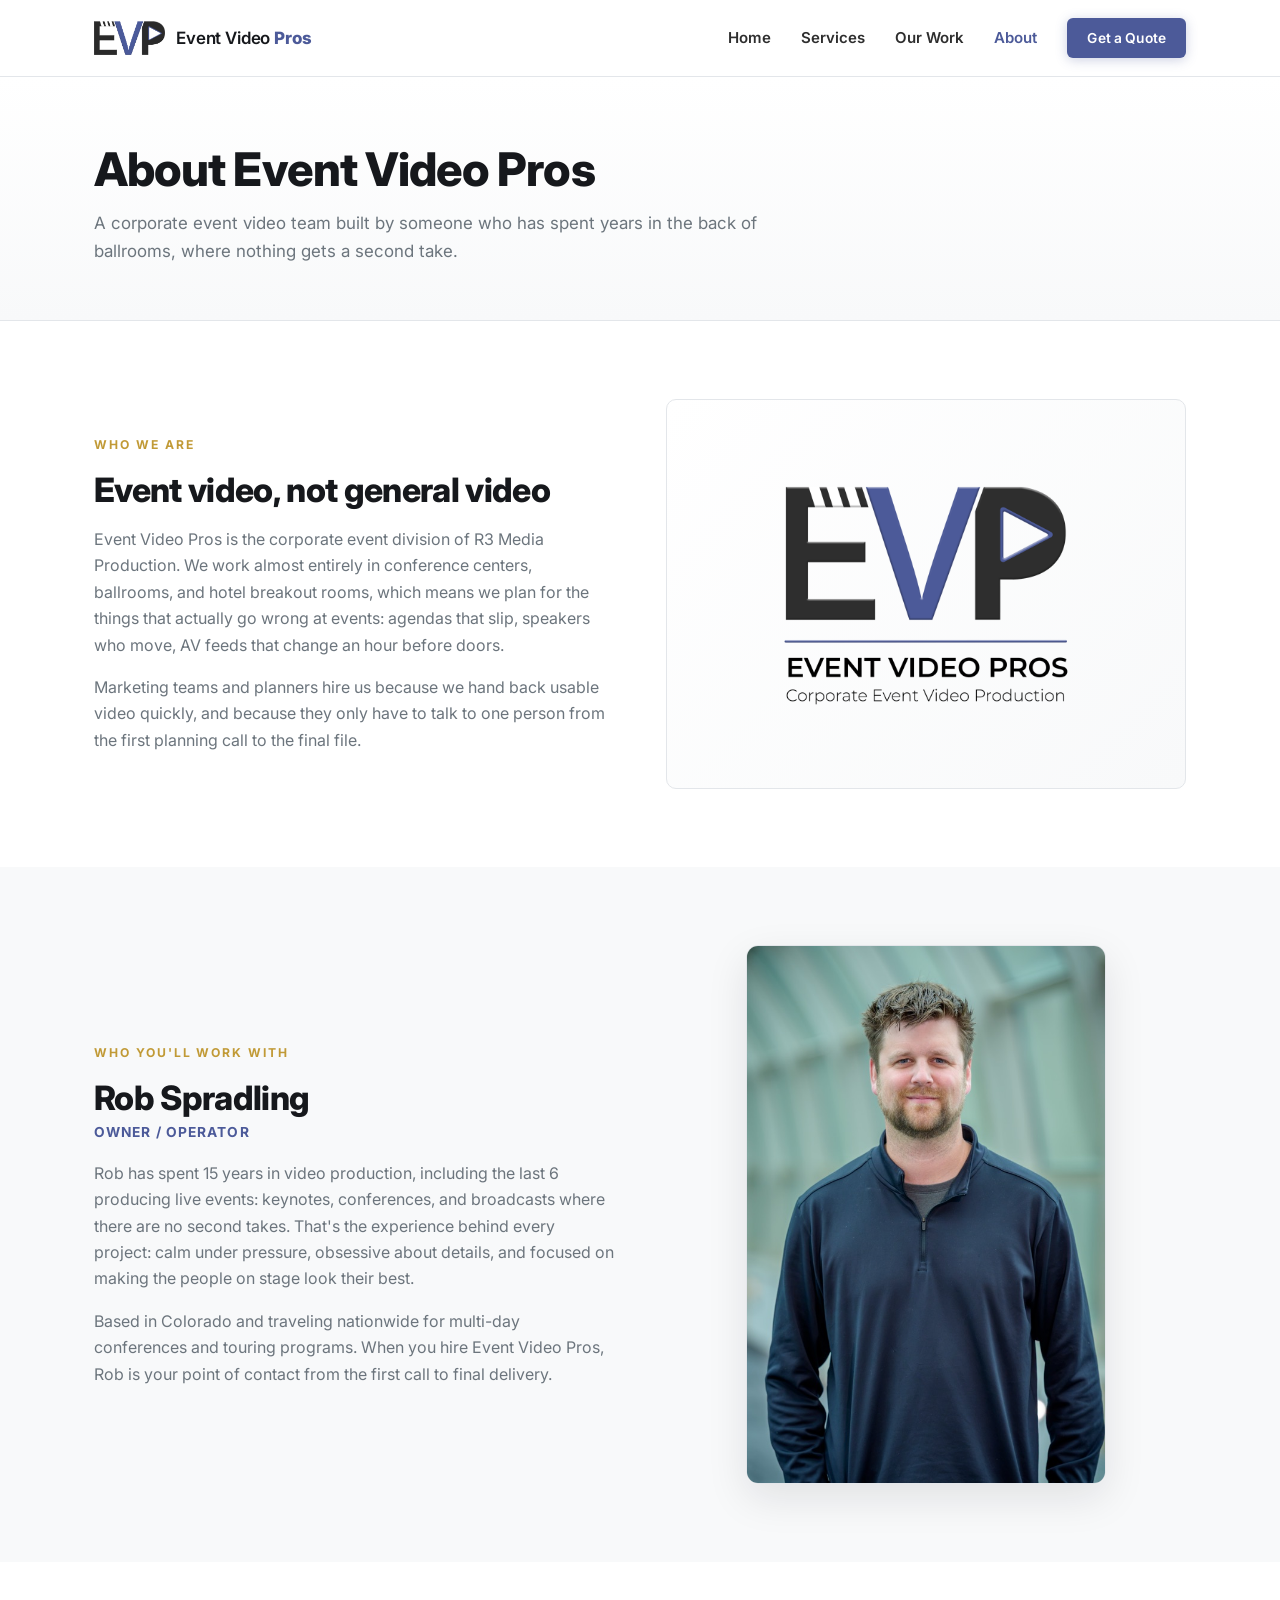
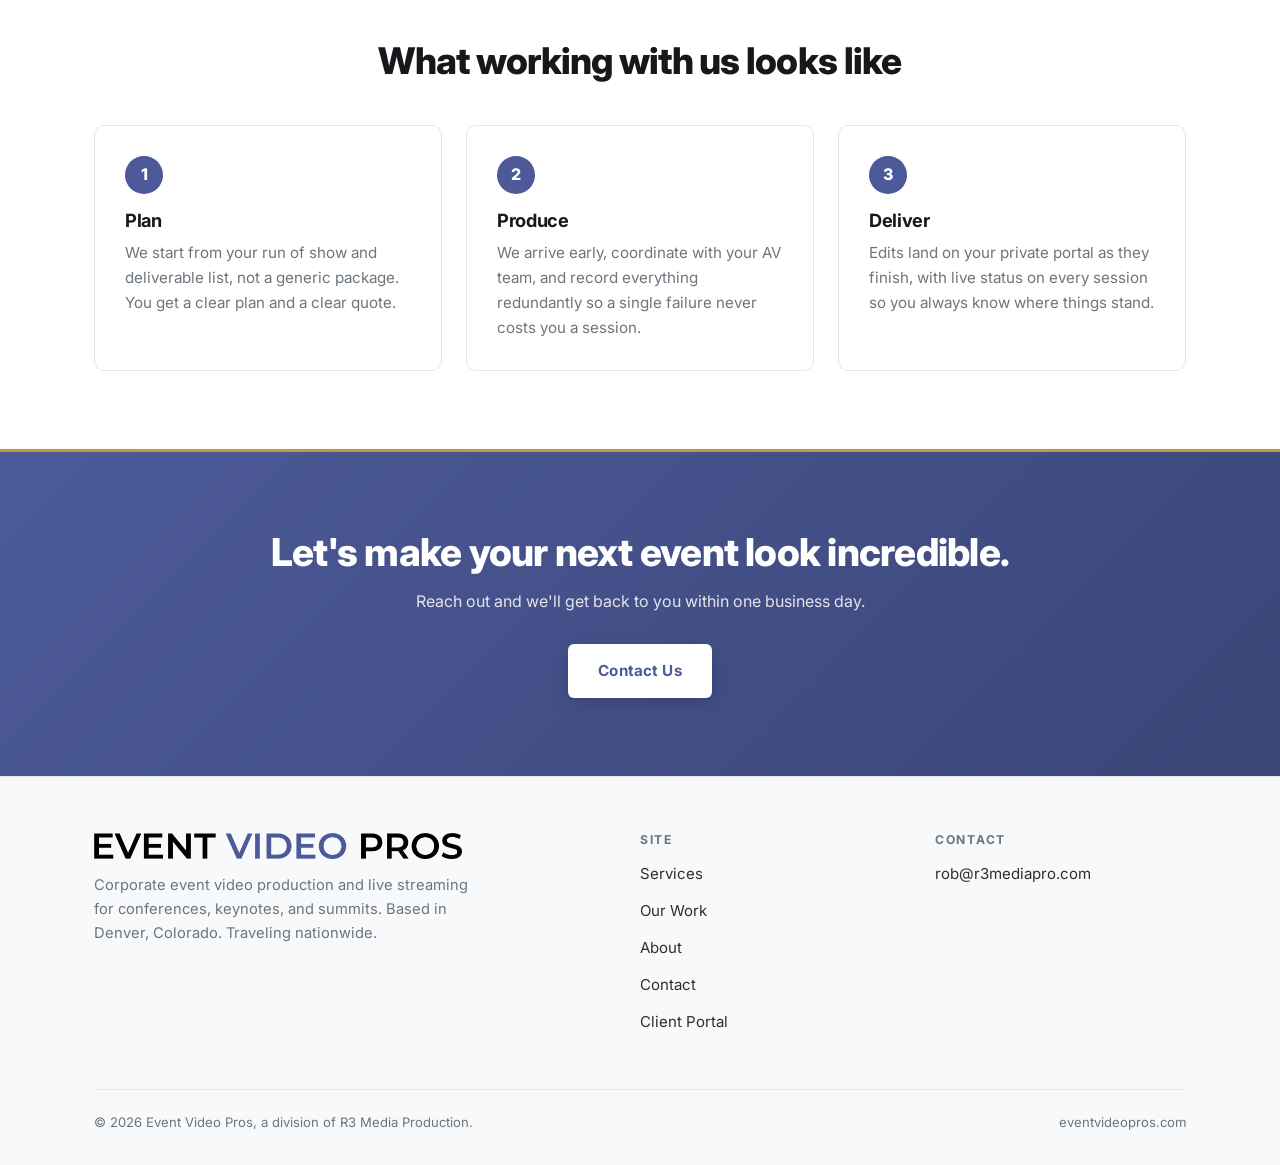
==== about.html @ 2f2c8420 "Rewrite dash-heavy copy in plainer sentences Co-Authored-By: Claude Fable 5 <noreply@anthropic.com>" ====
<!DOCTYPE html>
<html lang="en">
<head>
  <meta charset="UTF-8">
  <meta name="viewport" content="width=device-width, initial-scale=1.0">
  <title>About Event Video Pros | Corporate Event Video Team</title>
  <meta name="description" content="Event Video Pros is the corporate event division of R3 Media Production, led by owner-operator Rob Spradling, with 15 years in video and 6 years in live event production.">
  <link rel="icon" type="image/png" href="assets/favicon.png">

  <link rel="canonical" href="https://eventvideopros.com/about.html">
  <meta property="og:type" content="website">
  <meta property="og:site_name" content="Event Video Pros">
  <meta property="og:url" content="https://eventvideopros.com/about.html">
  <meta property="og:title" content="About Event Video Pros">
  <meta property="og:description" content="The corporate event division of R3 Media Production, led by owner-operator Rob Spradling.">
  <meta property="og:image" content="https://eventvideopros.com/assets/evp-logo.png">
  <meta name="twitter:card" content="summary_large_image">
  <meta name="twitter:title" content="About Event Video Pros">
  <meta name="twitter:description" content="The corporate event division of R3 Media Production, led by owner-operator Rob Spradling.">
  <meta name="twitter:image" content="https://eventvideopros.com/assets/evp-logo.png">

  <link rel="preconnect" href="https://fonts.googleapis.com">
  <link rel="preconnect" href="https://fonts.gstatic.com" crossorigin>
  <link href="https://fonts.googleapis.com/css2?family=Inter:wght@400;600;700;800&display=swap" rel="stylesheet">
  <link rel="stylesheet" href="css/styles.css">
</head>
<body>

<header class="site-header">
  <div class="wrap nav">
    <a class="brand" href="index.html"><img src="assets/evp-mark.png" alt="Event Video Pros"><span class="brand-text">Event Video <strong>Pros</strong></span></a>
    <button class="menu-toggle" aria-label="Menu" onclick="document.querySelector('nav.links').classList.toggle('open')">
      <span></span><span></span><span></span>
    </button>
    <nav class="links">
      <a href="index.html">Home</a>
      <a href="services.html">Services</a>
      <a href="work.html">Our Work</a>
      <a href="about.html" class="active">About</a>
      <a href="contact.html" class="btn sm">Get a Quote</a>
    </nav>
  </div>
</header>

<section class="page-hero">
  <div class="wrap">
    <h1>About Event Video Pros</h1>
    <p>A corporate event video team built by someone who has spent years in the back of ballrooms, where nothing gets a second take.</p>
  </div>
</section>

<section class="block">
  <div class="wrap">
    <div class="grid cols-2" style="align-items:center; gap:52px;">
      <div>
        <div class="kicker">Who We Are</div>
        <h2 style="font-size:clamp(1.6rem,2.8vw,2.1rem); font-weight:800;">Event video, not general video</h2>
        <p style="color:var(--steel); margin:16px 0;">Event Video Pros is the corporate event division of R3 Media Production. We work almost entirely in conference centers, ballrooms, and hotel breakout rooms, which means we plan for the things that actually go wrong at events: agendas that slip, speakers who move, AV feeds that change an hour before doors.</p>
        <p style="color:var(--steel);">Marketing teams and planners hire us because we hand back usable video quickly, and because they only have to talk to one person from the first planning call to the final file.</p>
      </div>
      <div class="service-visual" style="aspect-ratio:4/3;">
        <img src="assets/evp-logo.png" alt="Event Video Pros" style="max-width:62%;">
      </div>
    </div>
  </div>
</section>

<section class="block alt">
  <div class="wrap">
    <div class="grid cols-2" style="align-items:center; gap:52px;">
      <div>
        <div class="kicker">Who You'll Work With</div>
        <h2 style="font-size:clamp(1.6rem,2.8vw,2.1rem); font-weight:800;">Rob Spradling</h2>
        <p style="color:var(--slate); font-weight:700; font-size:0.86rem; letter-spacing:0.08em; text-transform:uppercase; margin-top:4px;">Owner / Operator</p>
        <p style="color:var(--steel); margin:16px 0;">Rob has spent 15 years in video production, including the last 6 producing live events: keynotes, conferences, and broadcasts where there are no second takes. That's the experience behind every project: calm under pressure, obsessive about details, and focused on making the people on stage look their best.</p>
        <p style="color:var(--steel);">Based in Colorado and traveling nationwide for multi-day conferences and touring programs. When you hire Event Video Pros, Rob is your point of contact from the first call to final delivery.</p>
      </div>
      <div style="max-width:360px; justify-self:center;">
        <img src="assets/rob-spradling.jpg" alt="Rob Spradling, Owner and Operator of Event Video Pros" style="border-radius:12px; border:1px solid var(--line); box-shadow:0 14px 40px rgba(22,24,28,0.10);">
      </div>
    </div>
  </div>
</section>

<section class="block">
  <div class="wrap">
    <div class="section-head" style="text-align:center;">
      <h2>What working with us looks like</h2>
    </div>
    <div class="grid cols-3">
      <div class="card">
        <div class="step-num">1</div>
        <h3>Plan</h3>
        <p>We start from your run of show and deliverable list, not a generic package. You get a clear plan and a clear quote.</p>
      </div>
      <div class="card">
        <div class="step-num">2</div>
        <h3>Produce</h3>
        <p>We arrive early, coordinate with your AV team, and record everything redundantly so a single failure never costs you a session.</p>
      </div>
      <div class="card">
        <div class="step-num">3</div>
        <h3>Deliver</h3>
        <p>Edits land on your private portal as they finish, with live status on every session so you always know where things stand.</p>
      </div>
    </div>
  </div>
</section>

<section class="cta-band">
  <div class="wrap">
    <h2>Let's make your next event look incredible.</h2>
    <p>Reach out and we'll get back to you within one business day.</p>
    <a class="btn" href="contact.html">Contact Us</a>
  </div>
</section>

<footer class="site-footer">
  <div class="wrap">
    <div class="footer-grid">
      <div>
        <a class="brand" href="index.html"><img src="assets/evp-wordmark.png" alt="Event Video Pros"></a>
        <p class="tag">Corporate event video production and live streaming for conferences, keynotes, and summits. Based in Denver, Colorado. Traveling nationwide.</p>
      </div>
      <div>
        <h4>Site</h4>
        <ul>
          <li><a href="services.html">Services</a></li>
          <li><a href="work.html">Our Work</a></li>
          <li><a href="about.html">About</a></li>
          <li><a href="contact.html">Contact</a></li>
          <li><a href="https://r3mediapro.com/portal/">Client Portal</a></li>
        </ul>
      </div>
      <div>
        <h4>Contact</h4>
        <ul>
          <li><a href="mailto:rob@r3mediapro.com">rob@r3mediapro.com</a></li>
        </ul>
      </div>
    </div>
    <div class="footer-bottom">
      <span>&copy; 2026 Event Video Pros, a division of R3 Media Production.</span>
      <span>eventvideopros.com</span>
    </div>
  </div>
</footer>

</body>
</html>
---- css/styles.css ----
/* Event Video Pros - site styles
   Palette from EventVideoPros_Complete_StyleGuide.pdf */
:root {
  --slate: #4C5A99;        /* logo blue - primary brand */
  --slate-deep: #3A4677;   /* button hover / gradients */
  --slate-tint: #EEF0F7;   /* soft fills */
  --electric: #4C5A99;     /* CTA buttons (slate) */
  --electric-dark: #3A4677;
  --charcoal: #2E2E2E;     /* body text */
  --bg: #ffffff;
  --bg-alt: #F8F9FA;       /* section background */
  --steel: #6C757D;        /* muted text / lines */
  --line: #E3E6EA;
  --gold: #C19A36;         /* premium accent */
  --ink: #16181C;
  --max: 1140px;
}

* { margin: 0; padding: 0; box-sizing: border-box; }
html { scroll-behavior: smooth; }

body {
  background: var(--bg);
  color: var(--charcoal);
  font-family: "Inter", -apple-system, BlinkMacSystemFont, "Segoe UI", Roboto, Helvetica, Arial, sans-serif;
  line-height: 1.65;
  -webkit-font-smoothing: antialiased;
}

img { max-width: 100%; display: block; }
a { color: var(--slate); text-decoration: none; }

h1, h2, h3, h4 { color: var(--ink); line-height: 1.15; letter-spacing: -0.02em; }

.wrap { max-width: var(--max); margin: 0 auto; padding: 0 24px; }

/* ---------- Buttons ---------- */
.btn {
  display: inline-block; padding: 14px 30px; border-radius: 6px;
  background: var(--electric); color: #fff !important; font-weight: 700;
  font-size: 0.95rem; letter-spacing: 0.01em;
  transition: background 0.18s, transform 0.18s, box-shadow 0.18s;
  box-shadow: 0 2px 12px rgba(76,90,153,0.28);
}
.btn:hover { background: var(--electric-dark); transform: translateY(-1px); box-shadow: 0 8px 22px rgba(76,90,153,0.34); }
.btn.ghost {
  background: transparent; color: var(--slate) !important;
  border: 1.5px solid var(--line); box-shadow: none;
}
.btn.ghost:hover { border-color: var(--slate); background: rgba(76,90,153,0.05); }
.btn.sm { padding: 9px 20px; font-size: 0.86rem; }

/* ---------- Nav ---------- */
header.site-header {
  position: sticky; top: 0; z-index: 100;
  background: rgba(255,255,255,0.94); backdrop-filter: blur(10px);
  border-bottom: 1px solid var(--line);
}
.nav { display: flex; align-items: center; justify-content: space-between; height: 76px; }
.brand { display: flex; align-items: center; gap: 11px; }
.brand img { height: 34px; width: auto; }
.brand-text {
  font-size: 1.06rem; font-weight: 600; color: var(--ink); letter-spacing: -0.01em;
  white-space: nowrap; line-height: 1;
}
.brand-text strong { font-weight: 800; color: var(--slate); }
@media (max-width: 420px) { .brand-text { display: none; } }
nav.links { display: flex; gap: 30px; align-items: center; }
nav.links a {
  color: var(--charcoal); font-size: 0.94rem; font-weight: 600; transition: color 0.18s;
}
nav.links a:hover, nav.links a.active { color: var(--slate); }
.menu-toggle { display: none; background: none; border: 0; cursor: pointer; padding: 8px; }
.menu-toggle span { display: block; width: 22px; height: 2px; background: var(--charcoal); margin: 5px 0; }
@media (max-width: 860px) {
  .menu-toggle { display: block; }
  nav.links {
    display: none; position: absolute; top: 76px; left: 0; right: 0;
    flex-direction: column; background: #fff; padding: 24px;
    border-bottom: 1px solid var(--line); gap: 18px;
  }
  nav.links.open { display: flex; }
}

/* ---------- Hero ---------- */
.hero {
  padding: 96px 0 84px;
  background:
    radial-gradient(ellipse 70% 60% at 75% 0%, rgba(76,90,153,0.10), transparent 60%),
    linear-gradient(180deg, #fff 0%, var(--bg-alt) 100%);
}
.kicker {
  color: var(--gold); font-weight: 700; letter-spacing: 0.16em;
  text-transform: uppercase; font-size: 0.76rem; margin-bottom: 16px;
}
.hero h1 { font-size: clamp(2.3rem, 5vw, 3.7rem); font-weight: 800; max-width: 17ch; }
.hero h1 em { font-style: normal; color: var(--slate); }
.hero p.lead { margin-top: 20px; font-size: 1.14rem; color: var(--steel); max-width: 58ch; }
.hero .cta-row { margin-top: 34px; display: flex; gap: 14px; flex-wrap: wrap; }

.page-hero {
  padding: 66px 0 54px; border-bottom: 1px solid var(--line);
  background: linear-gradient(180deg, #fff 0%, var(--bg-alt) 100%);
}
.page-hero h1 { font-size: clamp(2rem, 4.2vw, 2.9rem); font-weight: 800; }
.page-hero p { margin-top: 14px; color: var(--steel); max-width: 62ch; font-size: 1.06rem; }

/* ---------- Sections ---------- */
section.block { padding: 78px 0; }
section.block.alt { background: var(--bg-alt); }
.section-head { margin-bottom: 42px; }
.section-head h2 { font-size: clamp(1.7rem, 3vw, 2.3rem); font-weight: 800; }
.section-head p { color: var(--steel); margin-top: 12px; max-width: 64ch; }

.grid { display: grid; gap: 24px; }
.grid.cols-3 { grid-template-columns: repeat(3, 1fr); }
.grid.cols-2 { grid-template-columns: repeat(2, 1fr); }
@media (max-width: 900px) { .grid.cols-3 { grid-template-columns: 1fr 1fr; } }
@media (max-width: 640px) { .grid.cols-3, .grid.cols-2 { grid-template-columns: 1fr; } }

.card {
  background: #fff; border: 1px solid var(--line); border-radius: 10px;
  padding: 30px; transition: border-color 0.18s, box-shadow 0.18s, transform 0.18s;
}
.card:hover { border-color: rgba(76,90,153,0.4); box-shadow: 0 10px 28px rgba(22,24,28,0.07); transform: translateY(-2px); }
.card .icon {
  width: 46px; height: 46px; border-radius: 9px; display: flex;
  align-items: center; justify-content: center; margin-bottom: 18px;
  background: var(--slate-tint); color: var(--slate);
}
.card h3 { font-size: 1.14rem; font-weight: 700; margin-bottom: 9px; }
.card p { color: var(--steel); font-size: 0.95rem; }
.card a.more { display: inline-block; margin-top: 15px; font-weight: 700; font-size: 0.88rem; color: var(--slate); }
.card a.more:hover { color: var(--gold); }

/* ---------- Client logo strip ---------- */
.clients { display: flex; flex-wrap: wrap; justify-content: center; gap: 34px; align-items: center; }
.clients img {
  height: 84px; width: 84px; border-radius: 50%; object-fit: contain;
  background: #fff; border: 1px solid var(--line); padding: 4px;
  filter: grayscale(1); opacity: 0.82;
  transition: filter 0.2s, opacity 0.2s, transform 0.2s, box-shadow 0.2s;
}
.clients img:hover { filter: grayscale(0); opacity: 1; transform: scale(1.07); box-shadow: 0 6px 18px rgba(22,24,28,0.10); }
@media (max-width: 640px) { .clients { gap: 18px; } .clients img { height: 62px; width: 62px; } }

/* ---------- Checklist ---------- */
ul.checks { list-style: none; margin-top: 18px; }
ul.checks li { padding-left: 32px; position: relative; margin-bottom: 13px; color: var(--steel); }
ul.checks li::before {
  content: ""; position: absolute; left: 0; top: 6px; width: 18px; height: 18px;
  border-radius: 50%; background: var(--slate-tint);
}
ul.checks li::after {
  content: ""; position: absolute; left: 5px; top: 11px; width: 8px; height: 4px;
  border-left: 2px solid var(--slate); border-bottom: 2px solid var(--slate);
  transform: rotate(-45deg);
}
ul.checks strong { color: var(--charcoal); }

/* ---------- Service rows ---------- */
.service-row {
  display: grid; grid-template-columns: 1fr 1fr; gap: 52px; align-items: center;
  padding: 58px 0; border-bottom: 1px solid var(--line);
}
.service-row:last-child { border-bottom: 0; }
@media (max-width: 860px) { .service-row { grid-template-columns: 1fr; gap: 26px; } }
.service-row h3 { font-size: 1.5rem; font-weight: 800; margin-bottom: 12px; }
.service-row p { color: var(--steel); }
.service-visual {
  aspect-ratio: 16 / 10; border-radius: 10px; border: 1px solid var(--line);
  background: linear-gradient(135deg, #fff 0%, var(--bg-alt) 100%);
  display: flex; align-items: center; justify-content: center;
}

/* ---------- Numbered steps ---------- */
.step-num {
  width: 38px; height: 38px; border-radius: 50%; background: var(--slate); color: #fff;
  display: flex; align-items: center; justify-content: center; font-weight: 800;
  margin-bottom: 16px; font-size: 1rem;
}

/* ---------- Stats ---------- */
.stats { display: grid; grid-template-columns: repeat(4, 1fr); gap: 24px; text-align: center; }
@media (max-width: 700px) { .stats { grid-template-columns: 1fr 1fr; } }
.stat .num { font-size: 2.2rem; font-weight: 800; color: var(--slate); }
.stat .label { color: var(--steel); font-size: 0.86rem; letter-spacing: 0.05em; text-transform: uppercase; }

/* ---------- Reels ---------- */
.reel-grid { display: grid; grid-template-columns: repeat(3, 1fr); gap: 24px; }
@media (max-width: 900px) { .reel-grid { grid-template-columns: 1fr 1fr; } }
@media (max-width: 600px) { .reel-grid { grid-template-columns: 1fr; } }
.reel {
  position: relative; aspect-ratio: 16/9; border-radius: 10px; overflow: hidden;
  background: var(--bg-alt); border: 1px solid var(--line);
  display: flex; flex-direction: column; align-items: center; justify-content: center; gap: 10px;
}
.reel iframe { position: absolute; inset: 0; width: 100%; height: 100%; border: 0; }

/* ---------- CTA band ---------- */
.cta-band {
  padding: 78px 0; text-align: center; color: #fff;
  border-top: 3px solid var(--gold);
  background: linear-gradient(135deg, var(--slate) 0%, var(--slate-deep) 100%);
}
.cta-band h2 { font-size: clamp(1.7rem, 3.4vw, 2.4rem); font-weight: 800; color: #fff; }
.cta-band p { color: rgba(255,255,255,0.85); margin: 14px auto 30px; max-width: 56ch; }
.cta-band .btn { background: #fff; color: var(--slate) !important; box-shadow: 0 4px 16px rgba(0,0,0,0.15); }
.cta-band .btn:hover { background: #f2f4f8; }

/* ---------- Forms ---------- */
form.quote {
  display: grid; grid-template-columns: 1fr 1fr; gap: 20px;
  background: #fff; border: 1px solid var(--line); border-radius: 12px; padding: 36px;
  box-shadow: 0 6px 26px rgba(22,24,28,0.05);
}
@media (max-width: 640px) { form.quote { grid-template-columns: 1fr; padding: 24px; } }
form.quote .full { grid-column: 1 / -1; }
form.quote label {
  display: block; font-size: 0.78rem; font-weight: 700; letter-spacing: 0.05em;
  text-transform: uppercase; color: var(--steel); margin-bottom: 7px;
}
form.quote input, form.quote select, form.quote textarea {
  width: 100%; padding: 13px 15px; border-radius: 7px;
  background: #fff; border: 1.5px solid var(--line); color: var(--charcoal);
  font-size: 1rem; font-family: inherit;
}
form.quote input:focus, form.quote select:focus, form.quote textarea:focus {
  outline: none; border-color: var(--slate); box-shadow: 0 0 0 3px rgba(76,90,153,0.14);
}
form.quote textarea { min-height: 130px; resize: vertical; }

/* ---------- Footer ---------- */
footer.site-footer {
  border-top: 1px solid var(--line); padding: 56px 0 32px; background: var(--bg-alt);
}
.footer-grid { display: grid; grid-template-columns: 2fr 1fr 1fr; gap: 44px; }
@media (max-width: 700px) { .footer-grid { grid-template-columns: 1fr; } }
footer .brand img { height: 26px; }
footer p.tag { color: var(--steel); font-size: 0.92rem; margin-top: 14px; max-width: 42ch; }
footer h4 {
  font-size: 0.76rem; letter-spacing: 0.14em; text-transform: uppercase;
  color: var(--steel); margin-bottom: 14px;
}
footer ul { list-style: none; }
footer ul li { margin-bottom: 10px; }
footer ul a { color: var(--charcoal); font-size: 0.94rem; }
footer ul a:hover { color: var(--slate); }
.footer-bottom {
  margin-top: 44px; padding-top: 22px; border-top: 1px solid var(--line);
  color: var(--steel); font-size: 0.82rem; display: flex; justify-content: space-between;
  flex-wrap: wrap; gap: 10px;
}
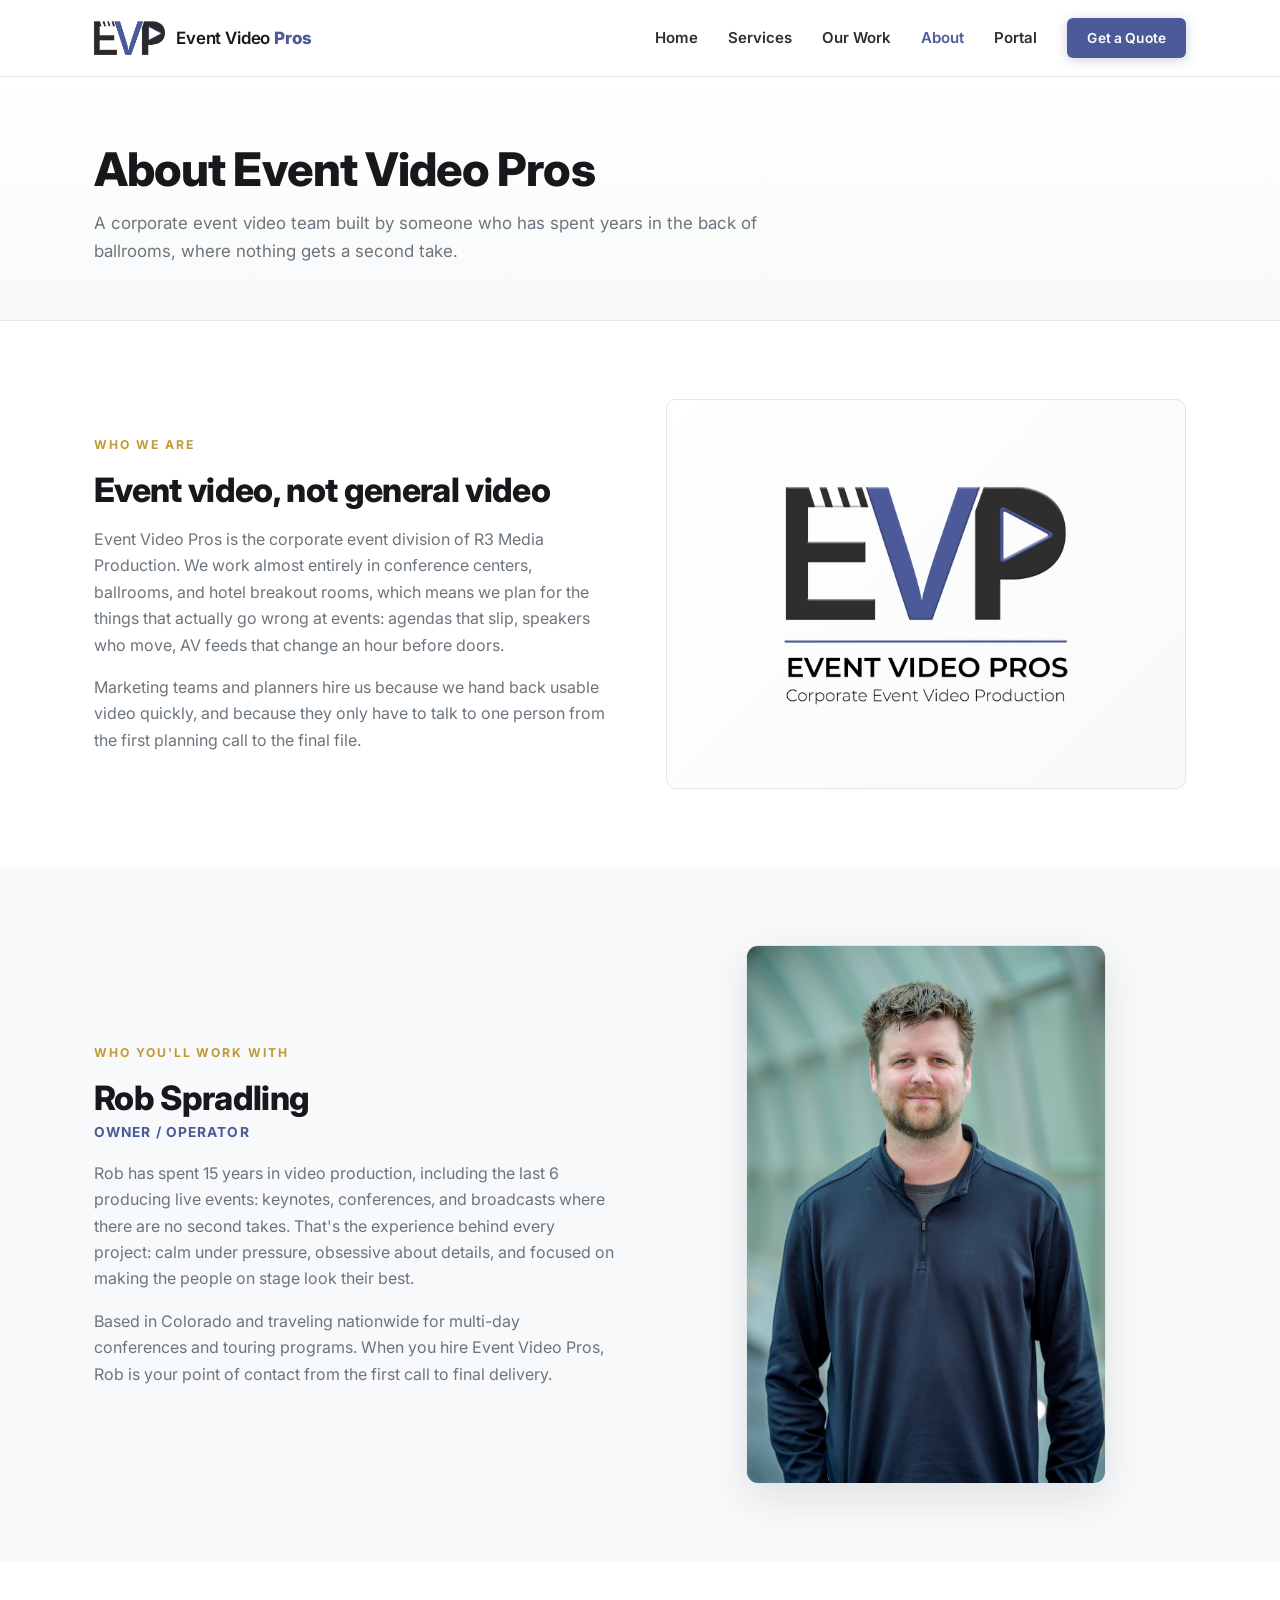
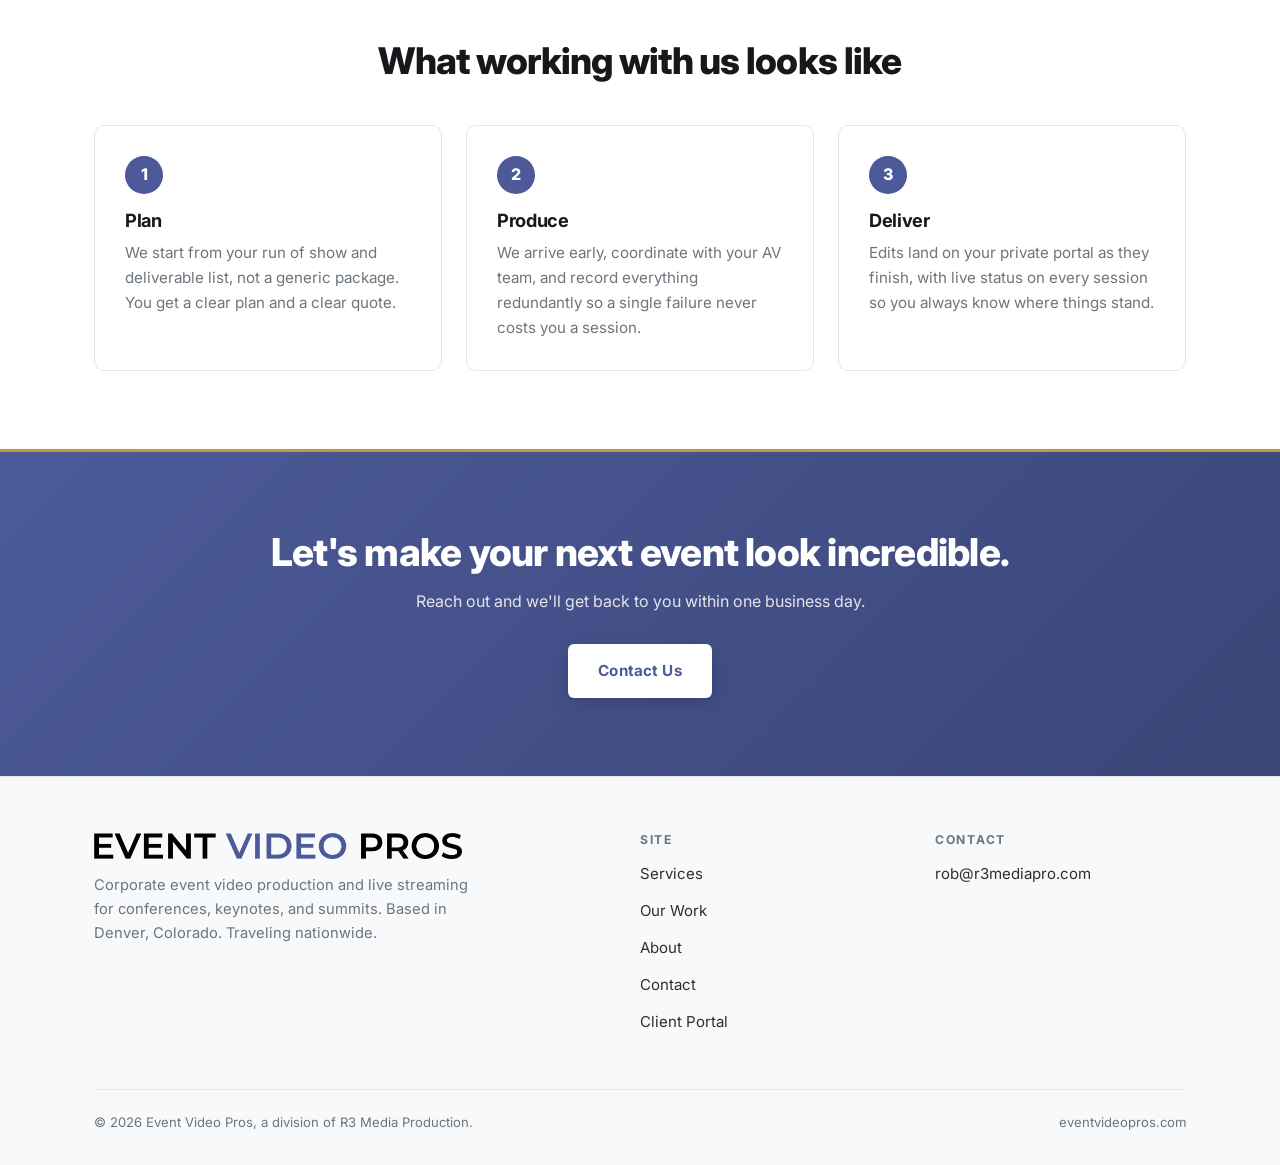
==== commit aff6fdac: "Portal in the EVP header nav, matching the R3 site Sits between About and the quote button on all fi" ====
--- a/about.html
+++ b/about.html
@@ -37,6 +37,7 @@
       <a href="services.html">Services</a>
       <a href="work.html">Our Work</a>
       <a href="about.html" class="active">About</a>
+      <a href="portal/">Portal</a>
       <a href="contact.html" class="btn sm">Get a Quote</a>
     </nav>
   </div>
@@ -129,7 +130,7 @@
           <li><a href="work.html">Our Work</a></li>
           <li><a href="about.html">About</a></li>
           <li><a href="contact.html">Contact</a></li>
-          <li><a href="https://r3mediapro.com/portal/">Client Portal</a></li>
+          <li><a href="portal/">Client Portal</a></li>
         </ul>
       </div>
       <div>
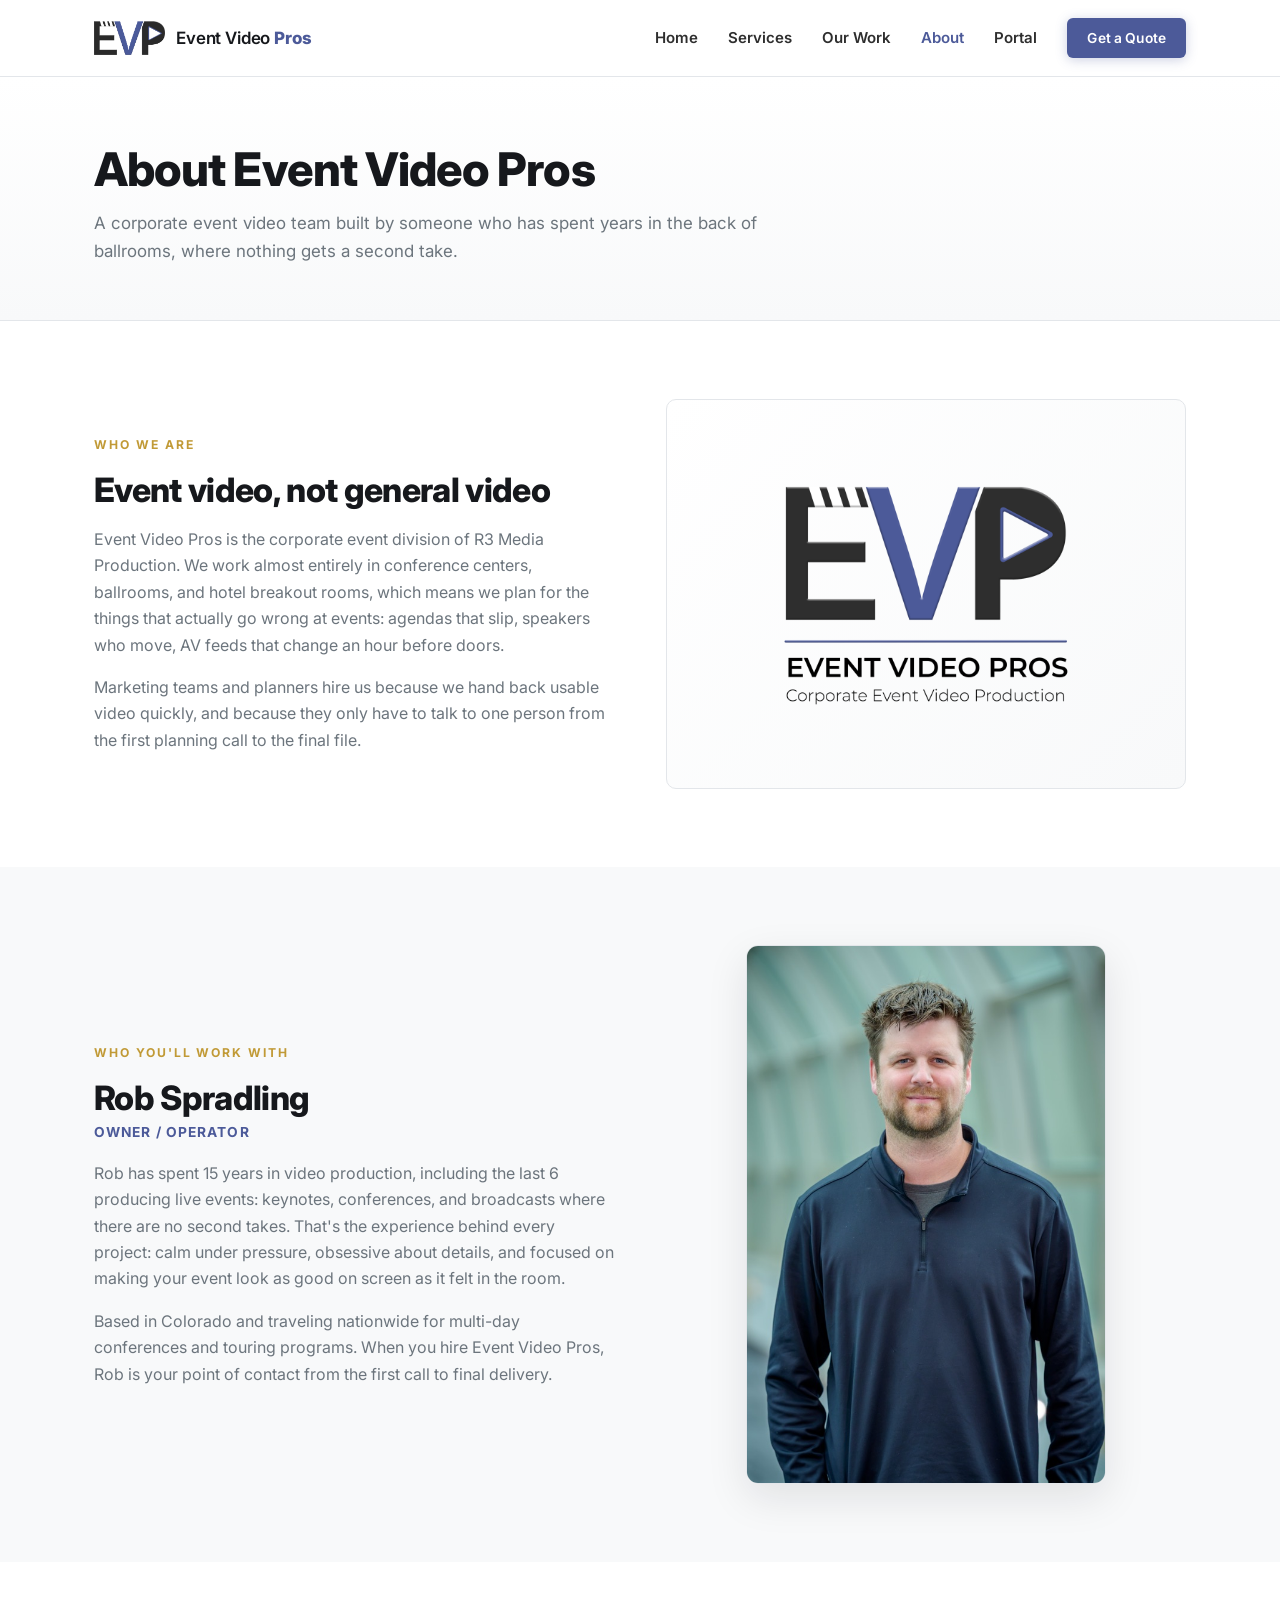
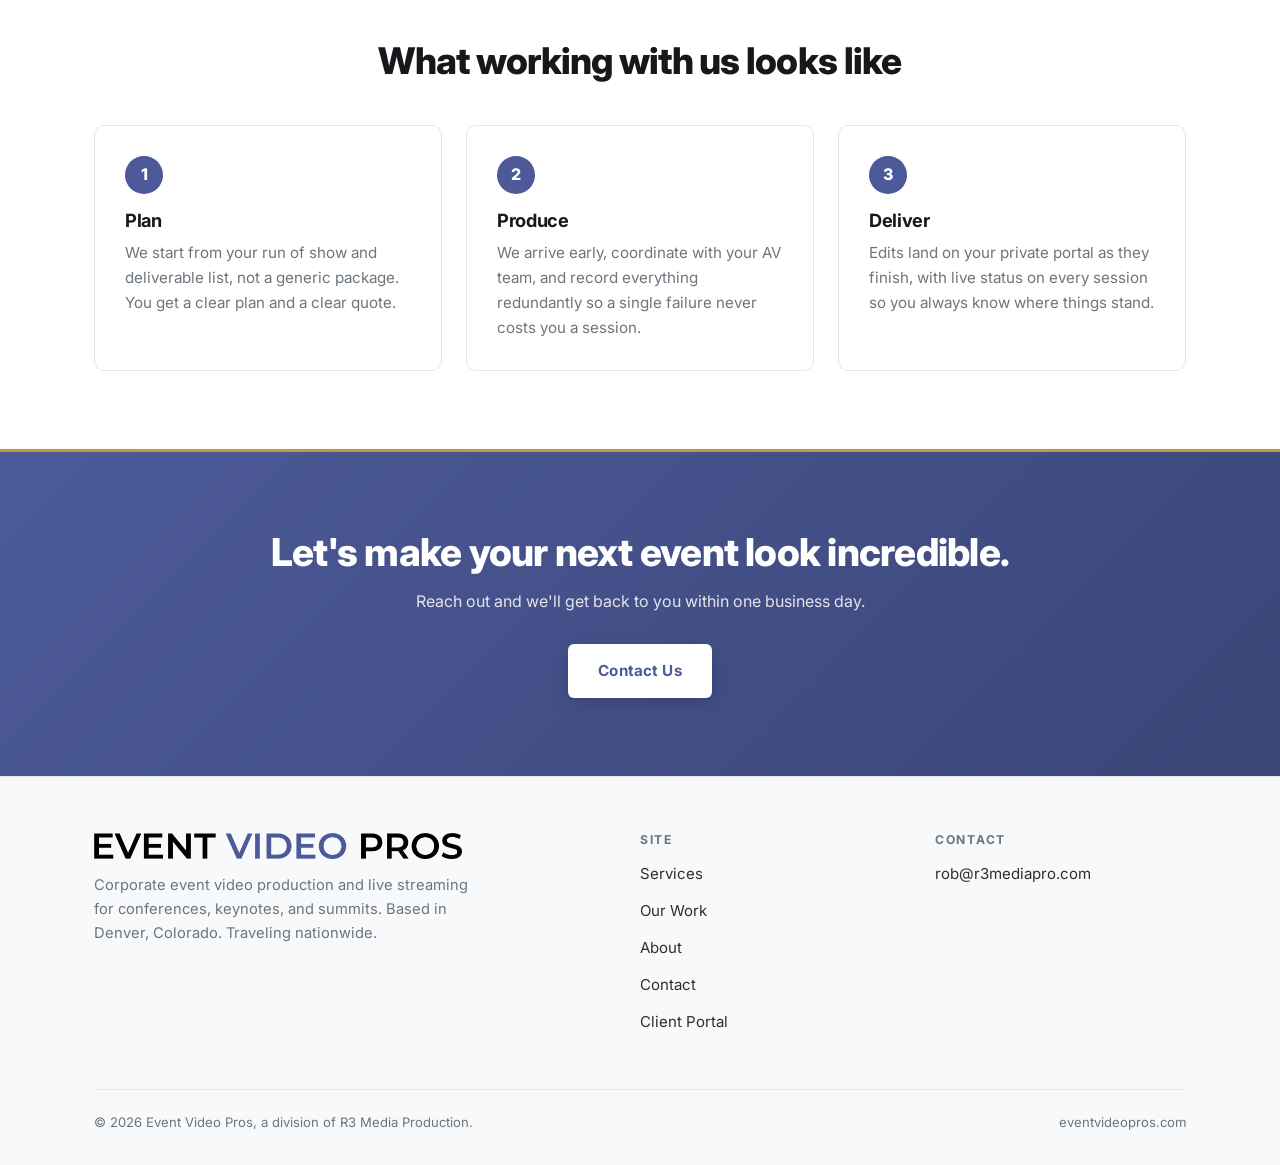
==== commit 6f52326a: "Reframe the bio's closing line around the result, not the flattery Co-Authored-By: Claude Fable 5 <n" ====
--- a/about.html
+++ b/about.html
@@ -5,7 +5,10 @@
   <meta name="viewport" content="width=device-width, initial-scale=1.0">
   <title>About Event Video Pros | Corporate Event Video Team</title>
   <meta name="description" content="Event Video Pros is the corporate event division of R3 Media Production, led by owner-operator Rob Spradling, with 15 years in video and 6 years in live event production.">
-  <link rel="icon" type="image/png" href="assets/favicon.png">
+  <link rel="icon" href="assets/favicon.ico" sizes="any">
+  <link rel="icon" type="image/png" sizes="32x32" href="assets/favicon-32.png">
+  <link rel="icon" type="image/png" sizes="512x512" href="assets/favicon-512.png">
+  <link rel="apple-touch-icon" href="assets/apple-touch-icon.png">
 
   <link rel="canonical" href="https://eventvideopros.com/about.html">
   <meta property="og:type" content="website">
@@ -73,7 +76,7 @@
         <div class="kicker">Who You'll Work With</div>
         <h2 style="font-size:clamp(1.6rem,2.8vw,2.1rem); font-weight:800;">Rob Spradling</h2>
         <p style="color:var(--slate); font-weight:700; font-size:0.86rem; letter-spacing:0.08em; text-transform:uppercase; margin-top:4px;">Owner / Operator</p>
-        <p style="color:var(--steel); margin:16px 0;">Rob has spent 15 years in video production, including the last 6 producing live events: keynotes, conferences, and broadcasts where there are no second takes. That's the experience behind every project: calm under pressure, obsessive about details, and focused on making the people on stage look their best.</p>
+        <p style="color:var(--steel); margin:16px 0;">Rob has spent 15 years in video production, including the last 6 producing live events: keynotes, conferences, and broadcasts where there are no second takes. That's the experience behind every project: calm under pressure, obsessive about details, and focused on making your event look as good on screen as it felt in the room.</p>
         <p style="color:var(--steel);">Based in Colorado and traveling nationwide for multi-day conferences and touring programs. When you hire Event Video Pros, Rob is your point of contact from the first call to final delivery.</p>
       </div>
       <div style="max-width:360px; justify-self:center;">
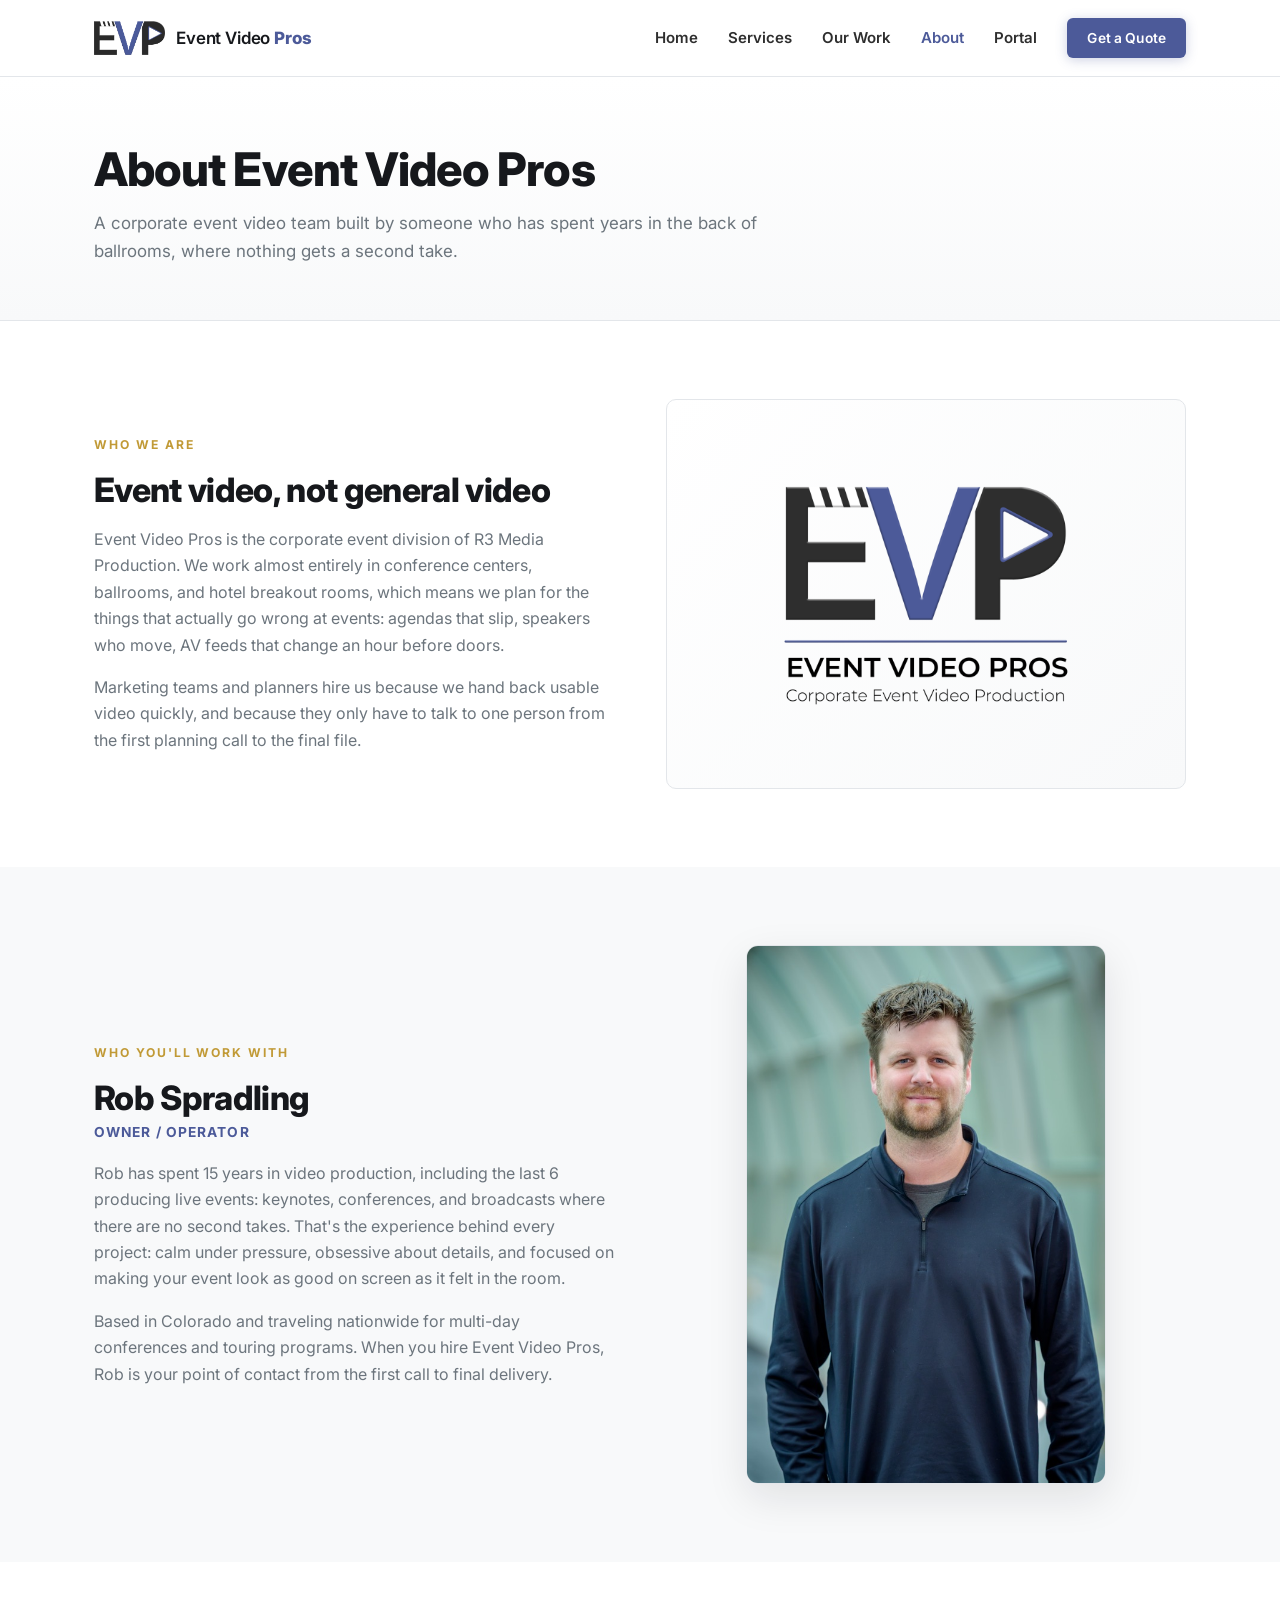
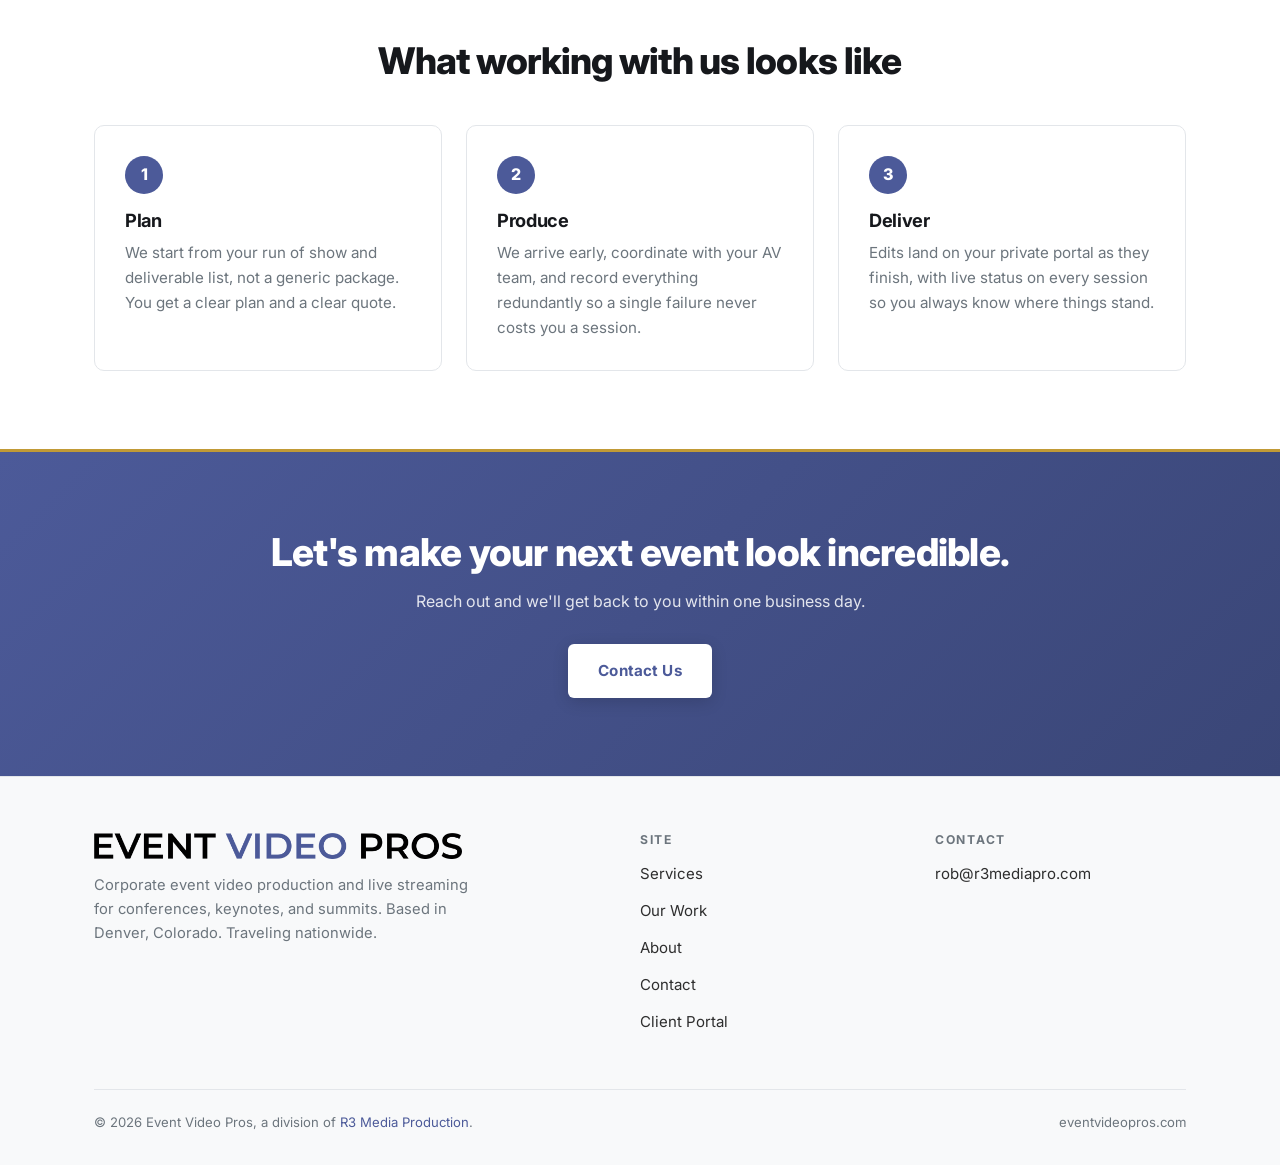
==== commit ce196176: "SEO: planner FAQ with FAQPage schema, R3 cross-link, sitemap refresh Co-Authored-By: Claude Fable 5 " ====
--- a/about.html
+++ b/about.html
@@ -144,7 +144,7 @@
       </div>
     </div>
     <div class="footer-bottom">
-      <span>&copy; 2026 Event Video Pros, a division of R3 Media Production.</span>
+      <span>&copy; 2026 Event Video Pros, a division of <a href="https://r3mediapro.com/">R3 Media Production</a>.</span>
       <span>eventvideopros.com</span>
     </div>
   </div>
--- a/css/styles.css
+++ b/css/styles.css
@@ -251,3 +251,35 @@
   color: var(--steel); font-size: 0.82rem; display: flex; justify-content: space-between;
   flex-wrap: wrap; gap: 10px;
 }
+
+/* ---------- Travel map ("Where We Worked") ---------- */
+.travel-map { width: 100%; height: auto; display: block; margin: 6px auto 0; }
+.travel-map .land { fill: #F2F4F8; stroke: #DDE2EA; stroke-width: 1.2; stroke-linejoin: round; }
+.travel-map .arcs path { fill: none; stroke: var(--slate); stroke-width: 1.4; opacity: 0.38; stroke-linecap: round; }
+.travel-map .dots circle { fill: var(--slate); opacity: 0.92; transition: opacity 0.15s; }
+.travel-map .dots circle:hover { opacity: 1; }
+.travel-map .home { fill: var(--gold); }
+.travel-map .home-halo { fill: var(--gold); opacity: 0.2; }
+.travel-map .home-label { font: 800 12px "Inter", sans-serif; fill: #A8842C; letter-spacing: 0.12em; }
+.travel-map .labels text { font: 600 12.5px "Inter", sans-serif; fill: var(--charcoal); }
+@media (max-width: 640px) {
+  .travel-map .labels text { font-size: 17px; }
+  .travel-map .home-label { font-size: 16px; }
+}
+
+/* ---------- FAQ ---------- */
+details.faq {
+  background: #fff; border: 1px solid var(--line); border-radius: 10px;
+  padding: 0; margin-bottom: 12px; overflow: hidden;
+}
+details.faq summary {
+  cursor: pointer; list-style: none; padding: 18px 22px;
+  font-weight: 700; color: var(--ink); position: relative; padding-right: 48px;
+}
+details.faq summary::-webkit-details-marker { display: none; }
+details.faq summary::after {
+  content: "+"; position: absolute; right: 20px; top: 50%; transform: translateY(-50%);
+  color: var(--slate); font-size: 1.3rem; font-weight: 600;
+}
+details.faq[open] summary::after { content: "\2212"; }
+details.faq p { padding: 0 22px 18px; color: var(--steel); margin: 0; }
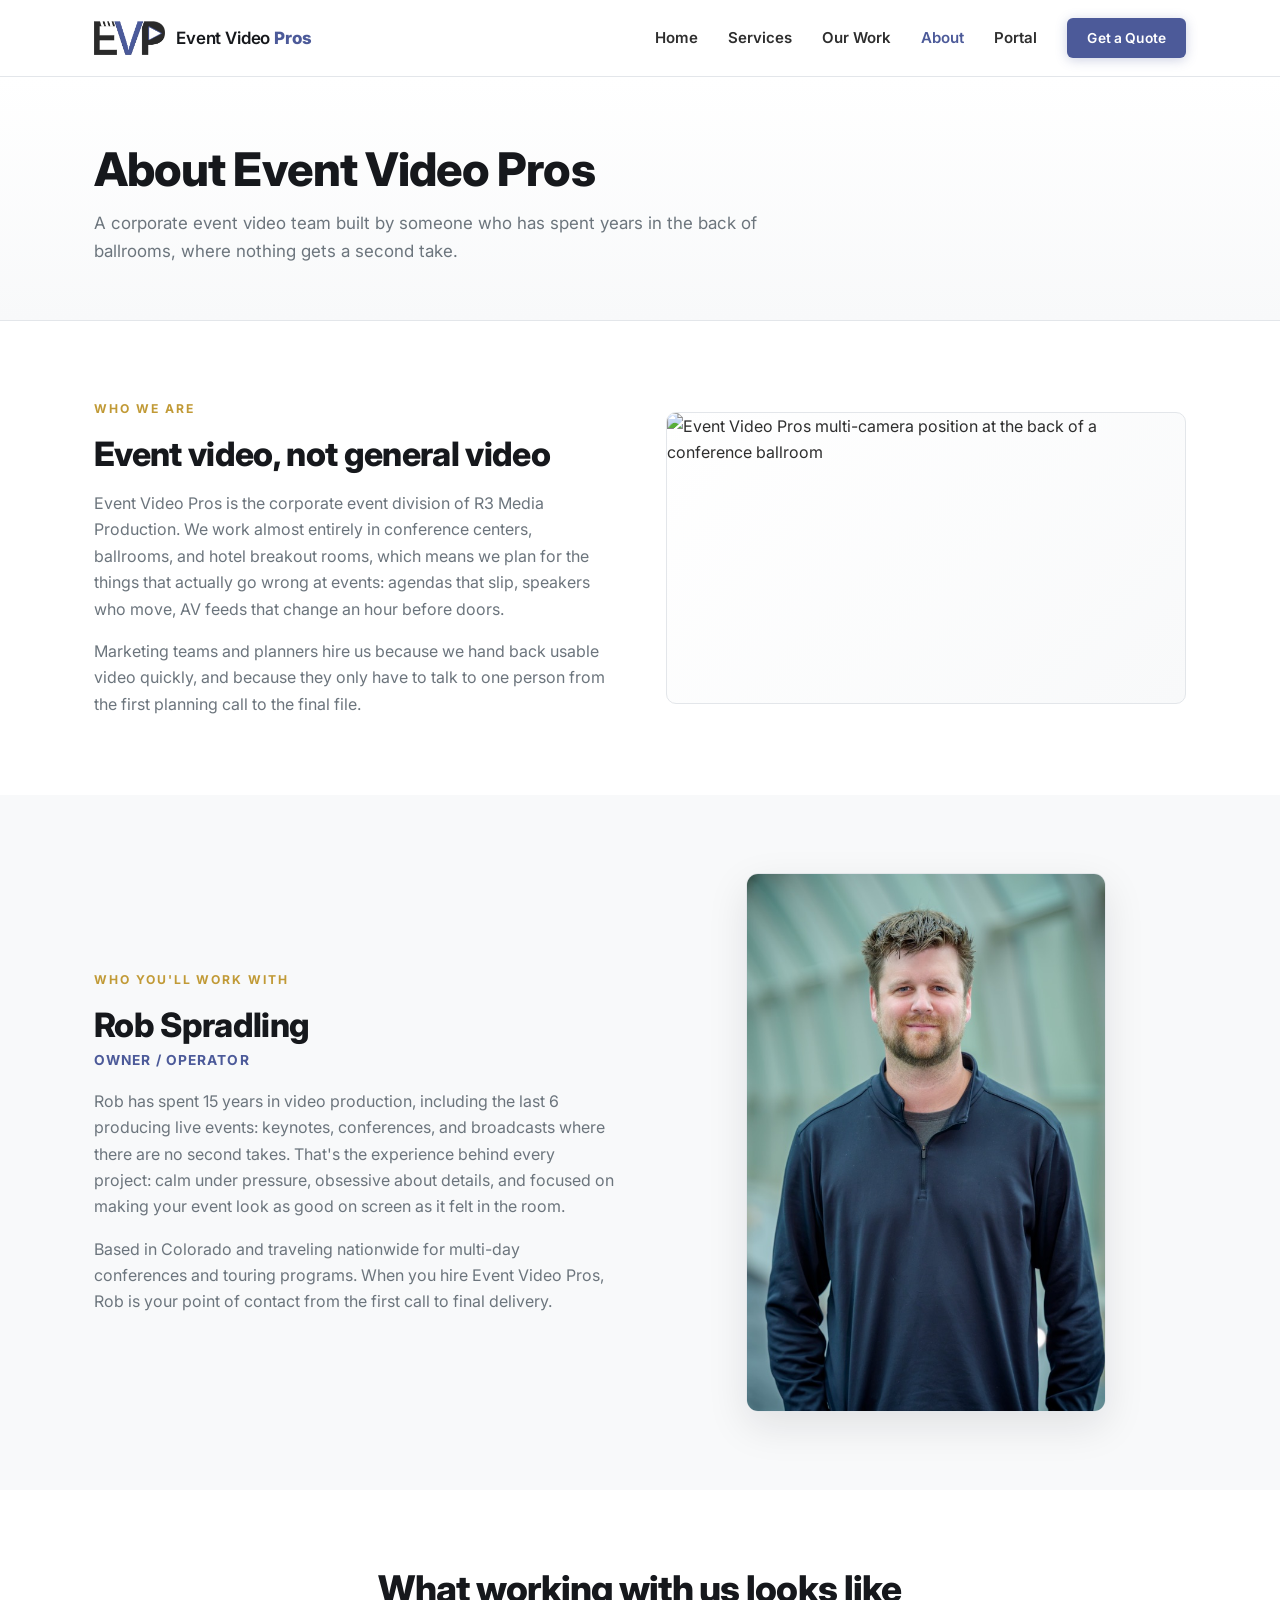
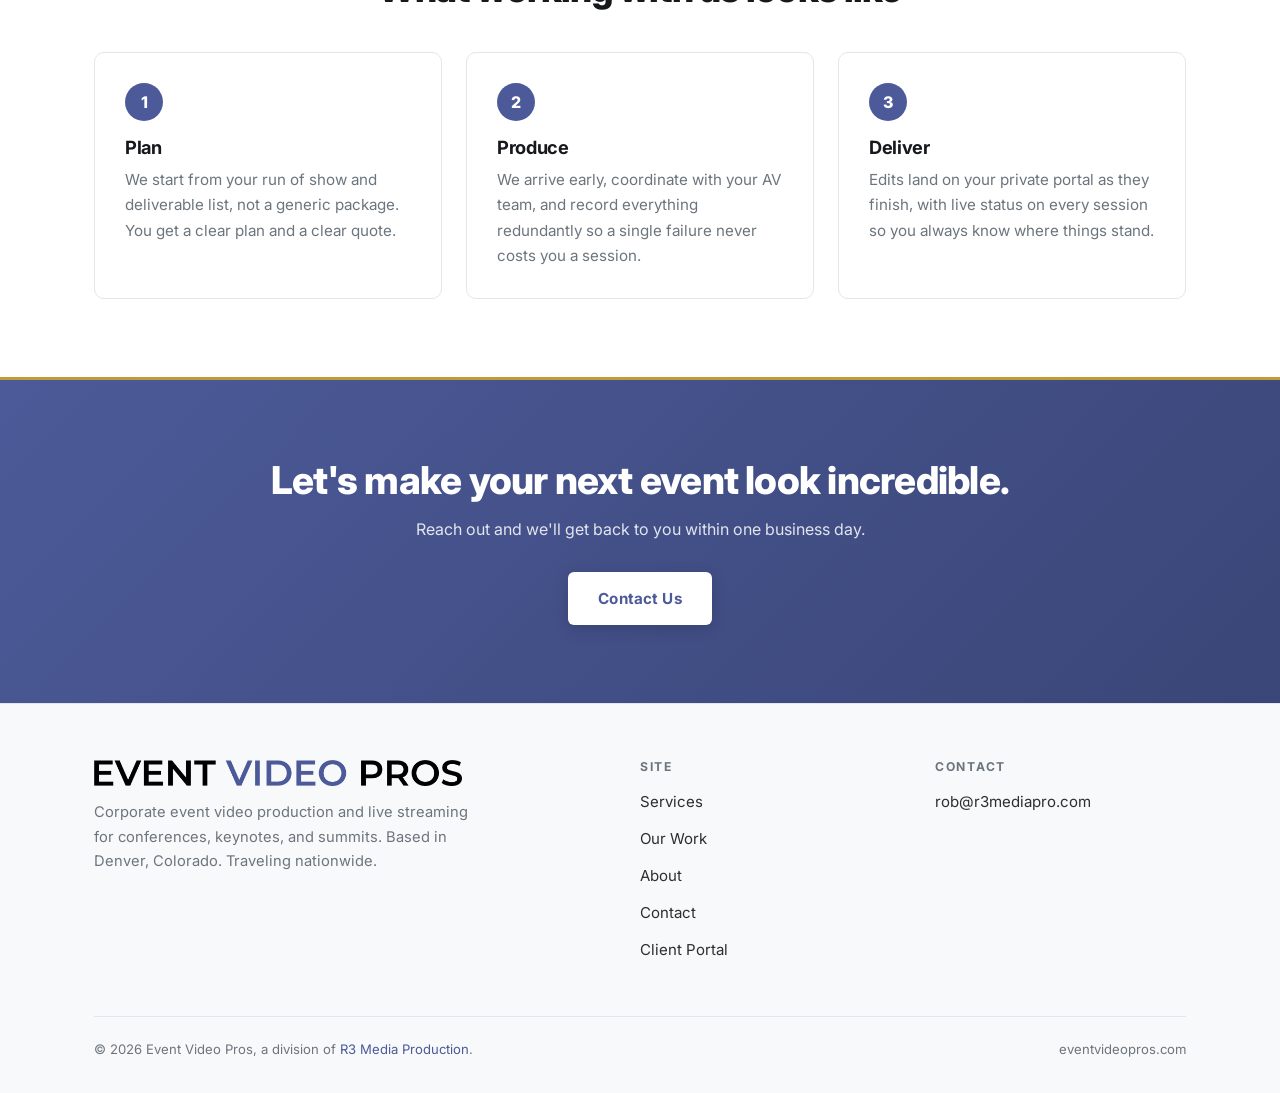
==== commit 3c27edd2: "Add behind-the-scenes photos to homepage and about page Star Power event coverage stills replace the" ====
--- a/about.html
+++ b/about.html
@@ -62,8 +62,8 @@
         <p style="color:var(--steel); margin:16px 0;">Event Video Pros is the corporate event division of R3 Media Production. We work almost entirely in conference centers, ballrooms, and hotel breakout rooms, which means we plan for the things that actually go wrong at events: agendas that slip, speakers who move, AV feeds that change an hour before doors.</p>
         <p style="color:var(--steel);">Marketing teams and planners hire us because we hand back usable video quickly, and because they only have to talk to one person from the first planning call to the final file.</p>
       </div>
-      <div class="service-visual" style="aspect-ratio:4/3;">
-        <img src="assets/evp-logo.png" alt="Event Video Pros" style="max-width:62%;">
+      <div class="service-visual photo" style="aspect-ratio:16/9;">
+        <img src="assets/bts-ballroom.jpg" alt="Event Video Pros multi-camera position at the back of a conference ballroom" loading="lazy">
       </div>
     </div>
   </div>
--- a/css/styles.css
+++ b/css/styles.css
@@ -283,3 +283,8 @@
 }
 details.faq[open] summary::after { content: "\2212"; }
 details.faq p { padding: 0 22px 18px; color: var(--steel); margin: 0; }
+
+/* photo fills the 16:9 panel; logos stay centred */
+.service-visual { overflow: hidden; }
+.service-visual.photo { padding: 0; }
+.service-visual.photo img { width: 100%; height: 100%; object-fit: cover; display: block; }
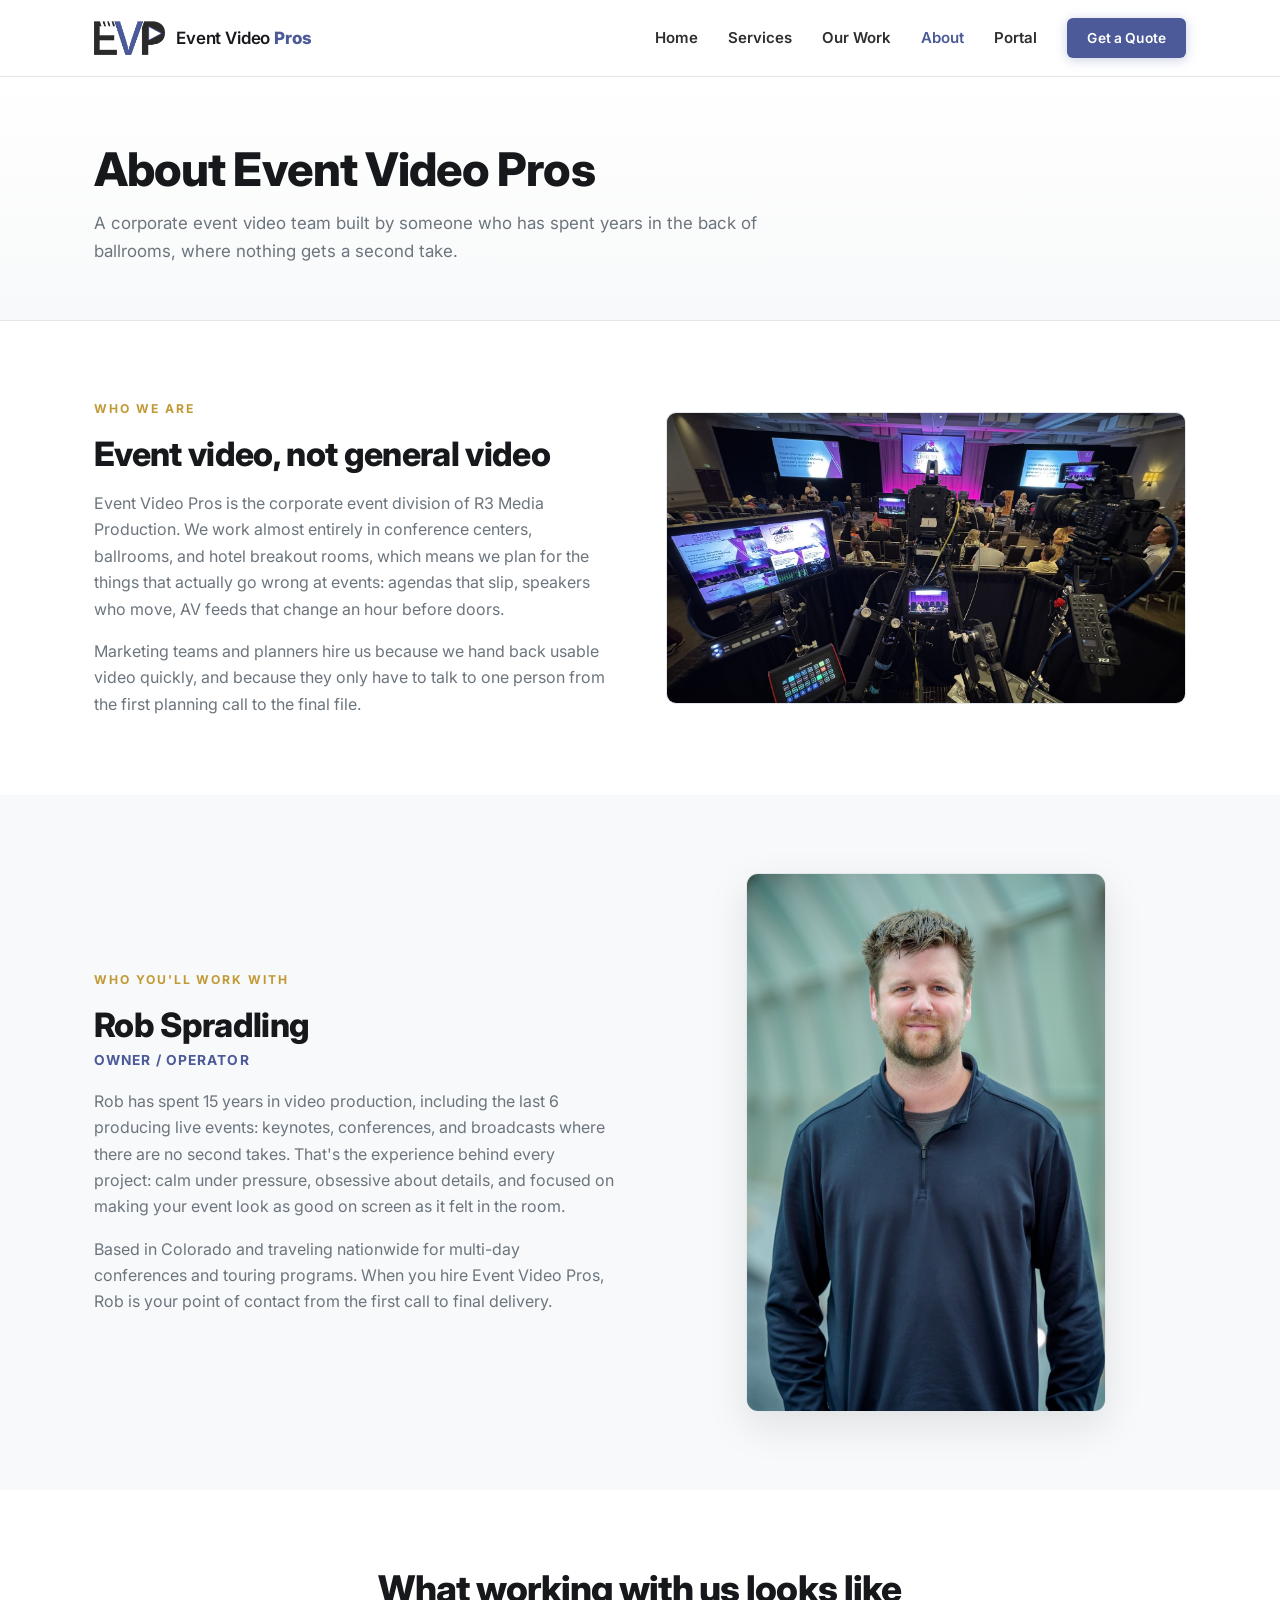
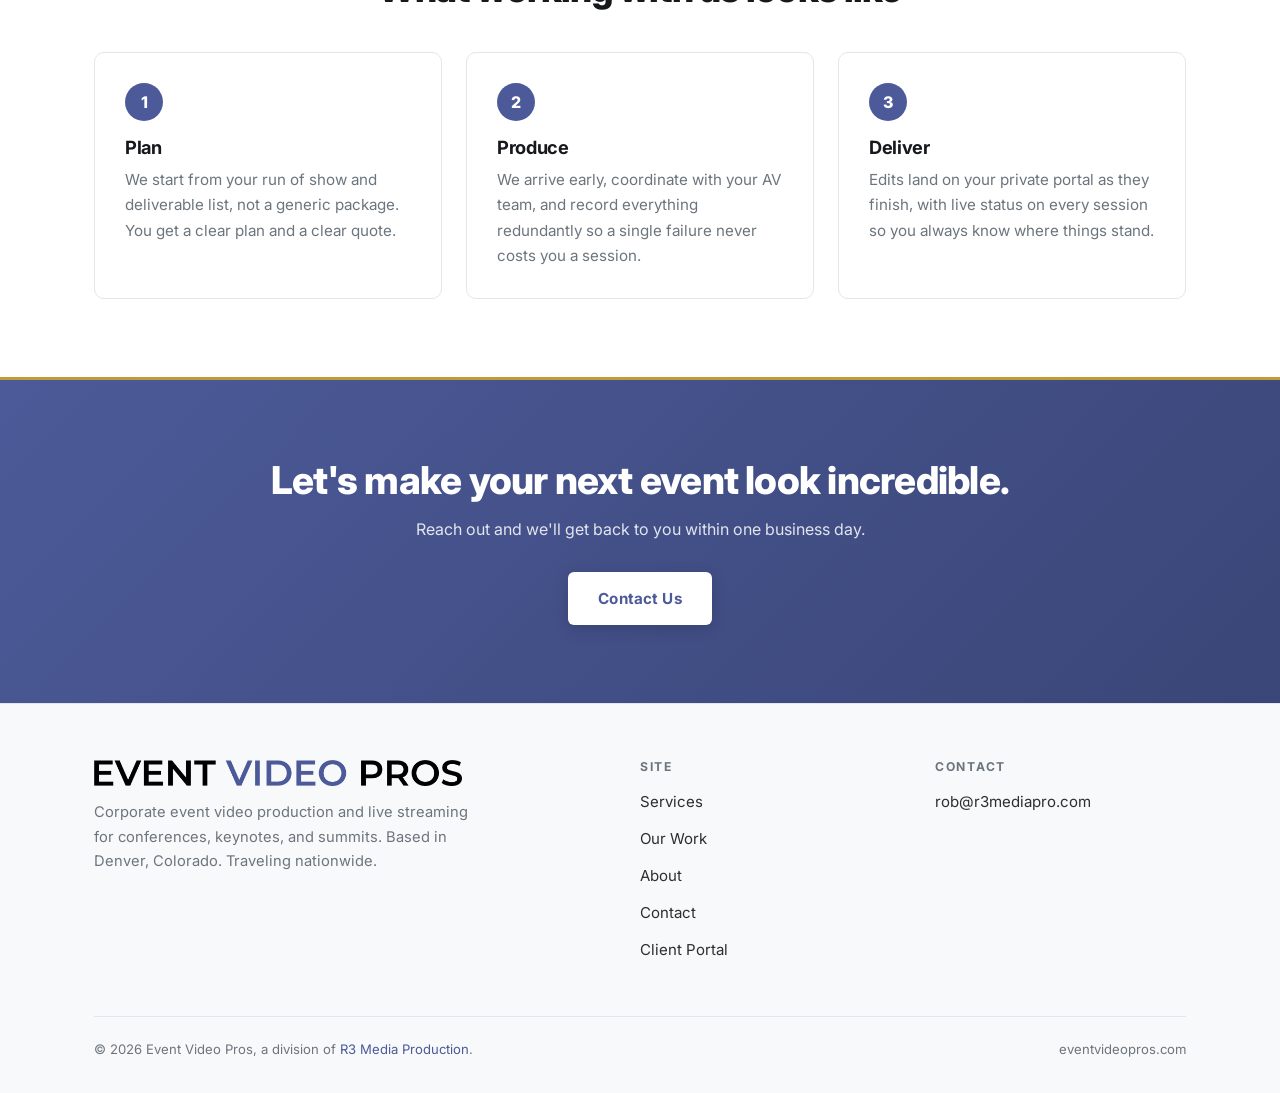
==== commit 8818de9a: "Add analytics loader, dormant until a Measurement ID is set" ====
--- a/about.html
+++ b/about.html
@@ -26,6 +26,7 @@
   <link rel="preconnect" href="https://fonts.gstatic.com" crossorigin>
   <link href="https://fonts.googleapis.com/css2?family=Inter:wght@400;600;700;800&display=swap" rel="stylesheet">
   <link rel="stylesheet" href="css/styles.css">
+  <script src="js/analytics.js" defer></script>
 </head>
 <body>
 
--- a/css/styles.css
+++ b/css/styles.css
@@ -183,6 +183,8 @@
 /* ---------- Stats ---------- */
 .stats { display: grid; grid-template-columns: repeat(4, 1fr); gap: 24px; text-align: center; }
 @media (max-width: 700px) { .stats { grid-template-columns: 1fr 1fr; } }
+.stats.six { grid-template-columns: repeat(3, 1fr); row-gap: 30px; }
+@media (max-width: 700px) { .stats.six { grid-template-columns: 1fr 1fr; } }
 .stat .num { font-size: 2.2rem; font-weight: 800; color: var(--slate); }
 .stat .label { color: var(--steel); font-size: 0.86rem; letter-spacing: 0.05em; text-transform: uppercase; }
 
